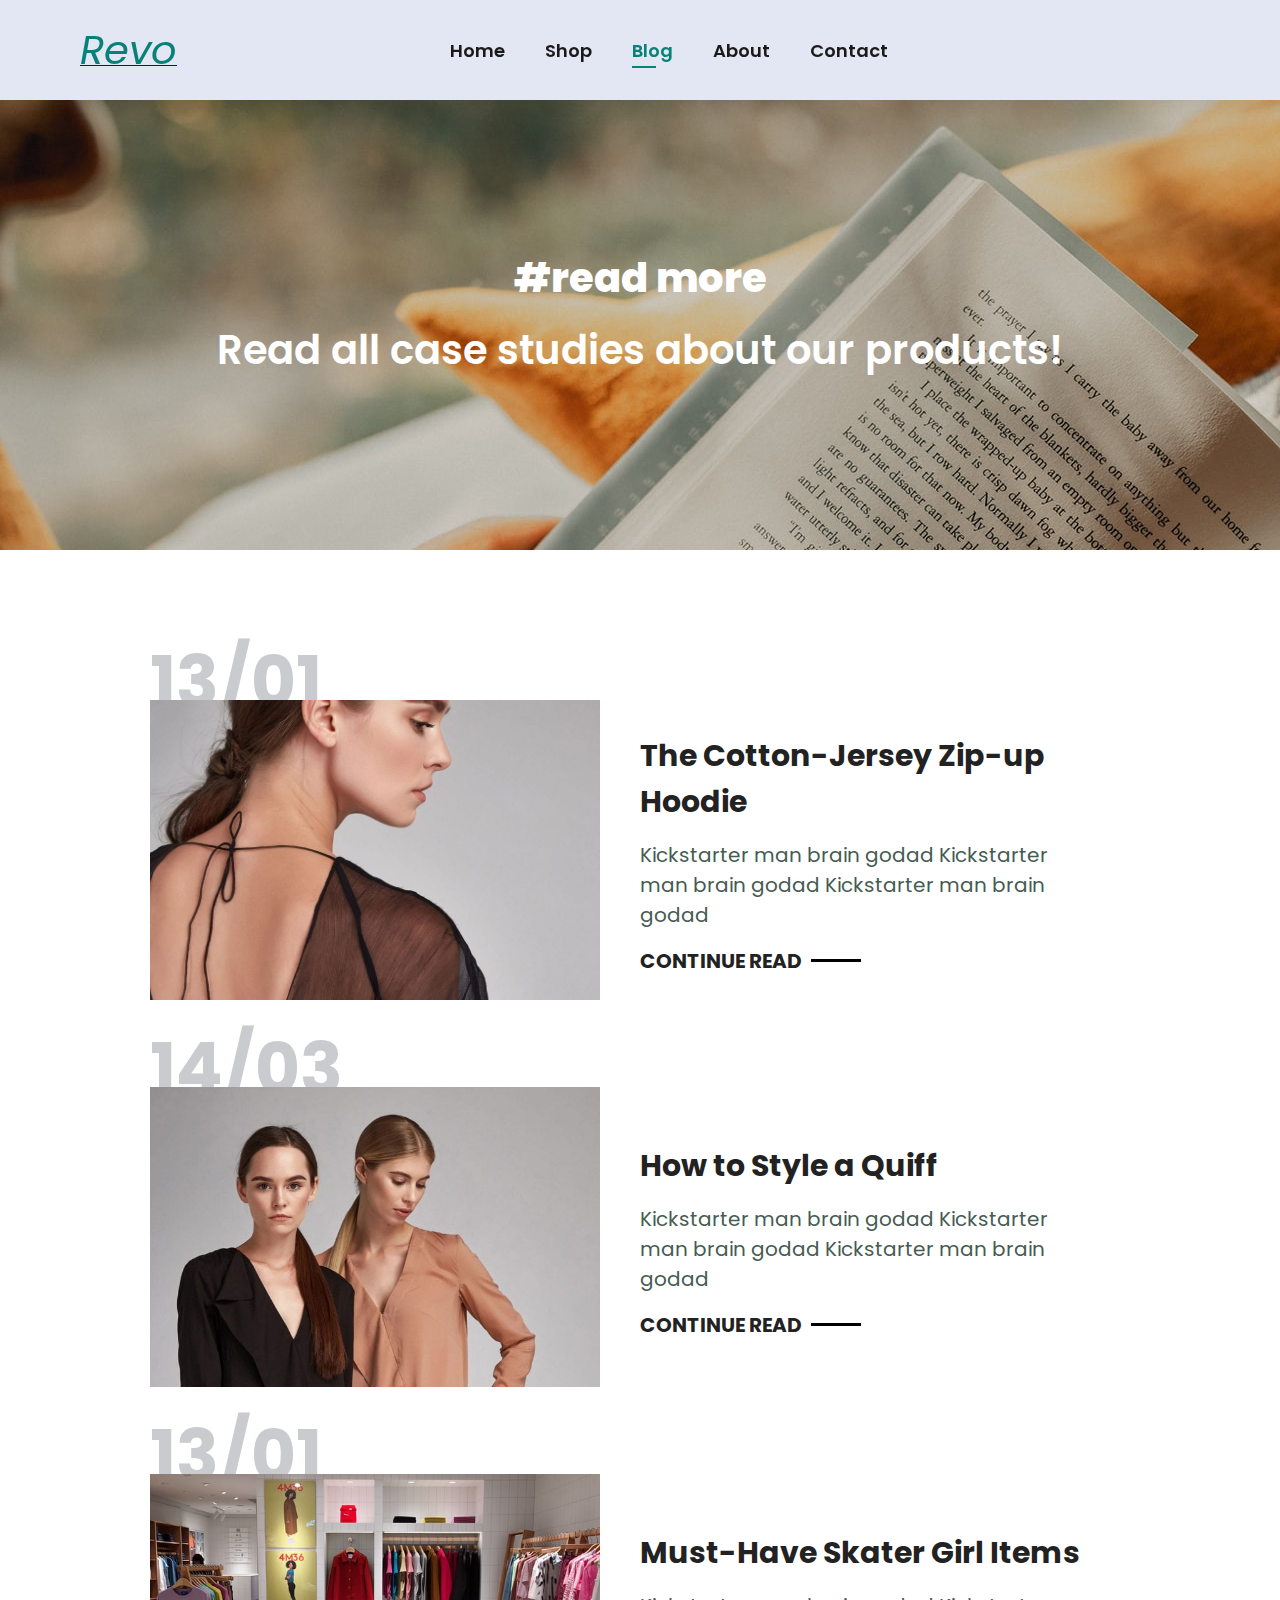
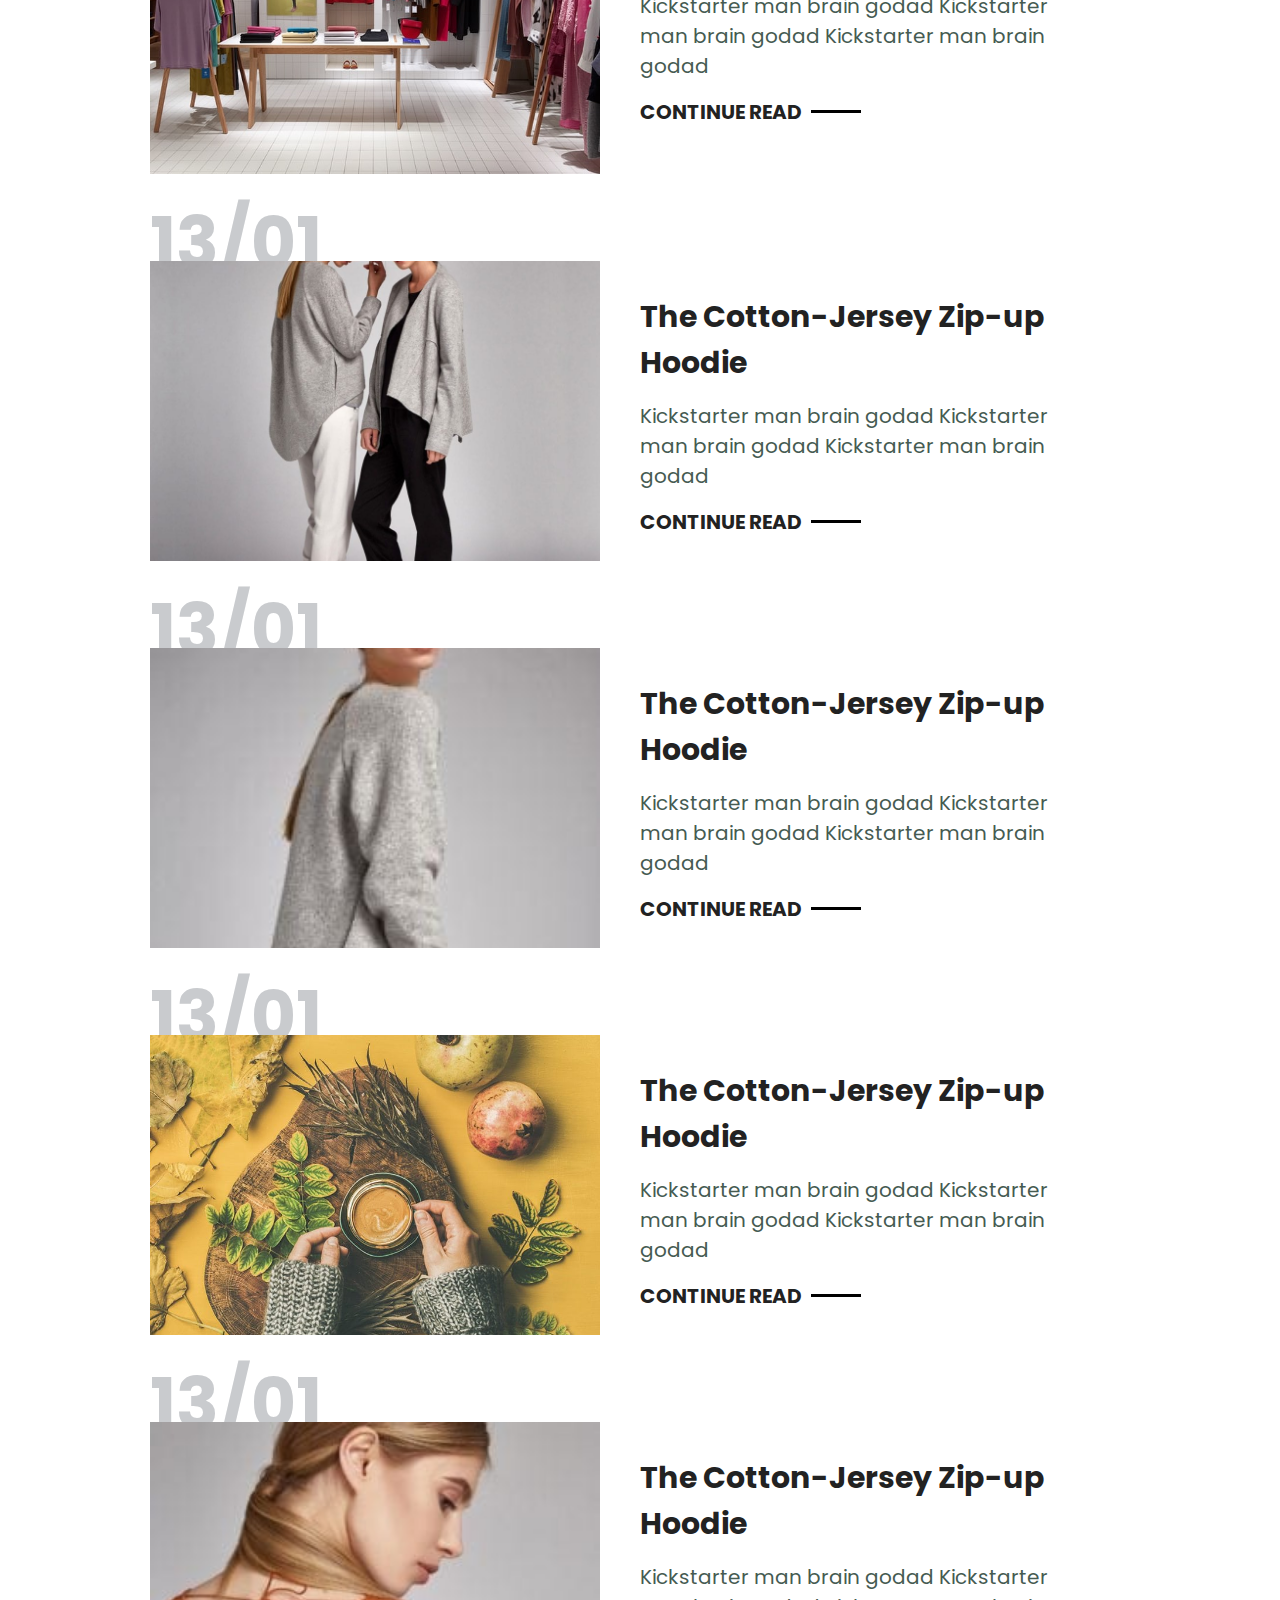
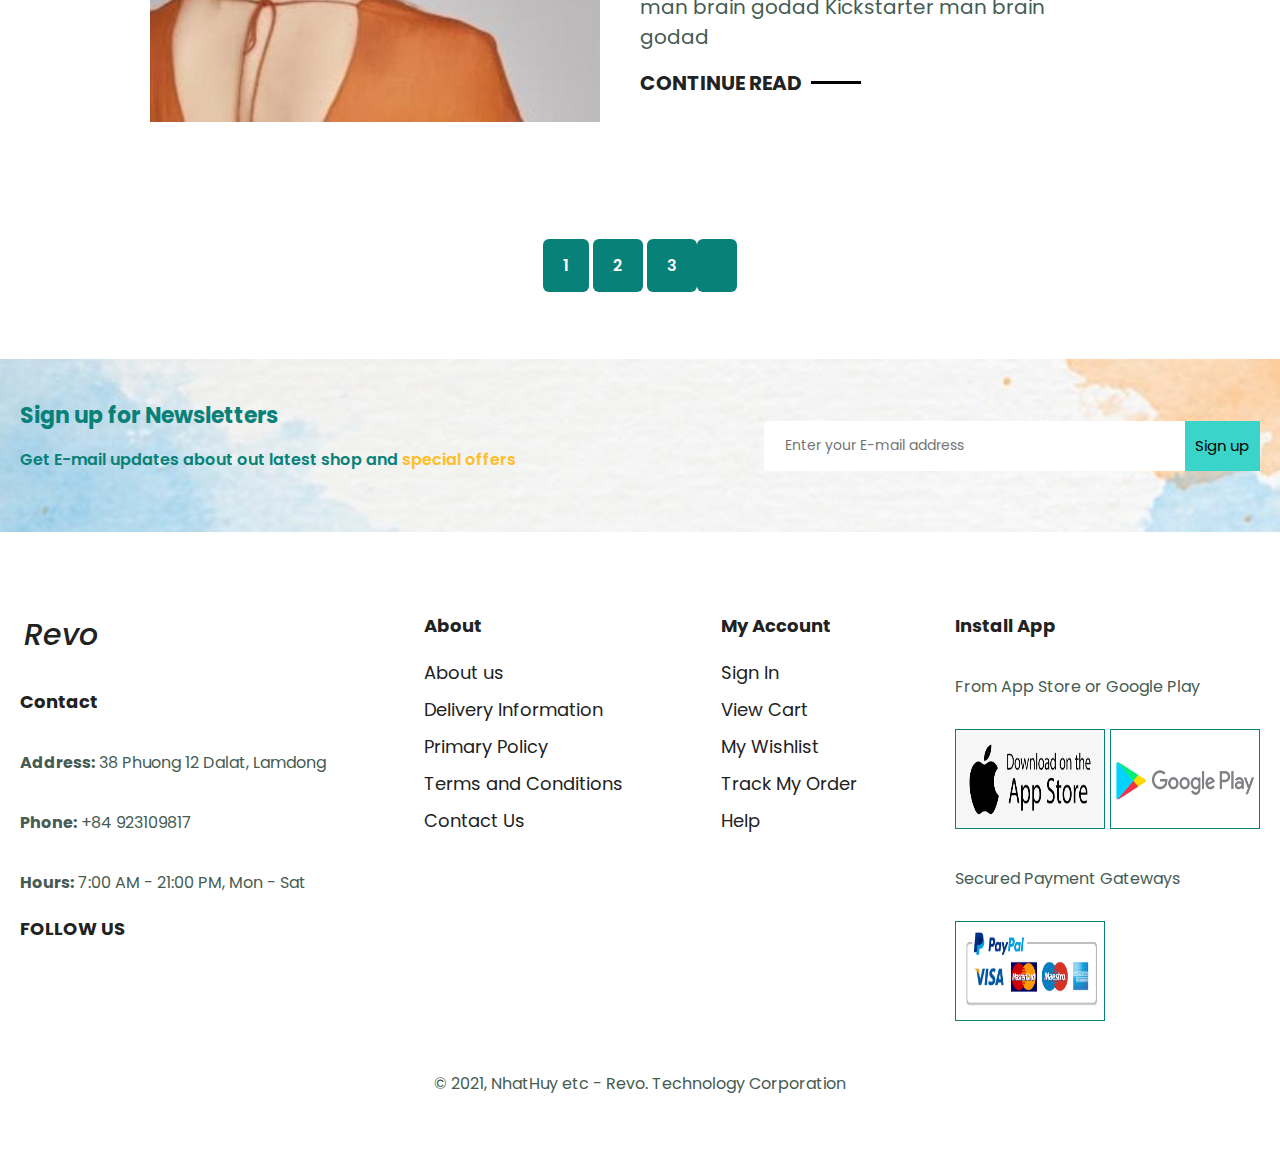
==== blog.html @ 5338eb7e "add blog page" ====
<!DOCTYPE html>
<html lang="en">
<head>
    <meta charset="UTF-8">
    <meta http-equiv="X-UA-Compatible" content="IE=edge">
    <meta name="viewport" content="width=device-width, initial-scale=1.0">
    <title>E-Commerce   
        
    </title>
    <link rel="stylesheet" href="style.css">
    <link rel="stylesheet" href="responsive.css">
    <link rel="stylesheet" href="https://pro.fontawesome.com/releases/v5.10.0/css/all.css" integrity="sha384-AYmEC3Yw5cVb3ZcuHtOA93w35dYTsvhLPVnYs9eStHfGJvOvKxVfELGroGkvsg+p" crossorigin="anonymous"/>
</head>
<body>
    <!-- Header -->
    <section class="header">
        <a href="#"><i class="icon1 fab fa-cotton-bureau">Revo</i>
        </a>

        <div>
            <ul id="navbar" class="navbar">
                <li><a href="index.html">Home</a></li>
                <li><a href="shop.html">Shop</a></li>
                <li><a class="active" href="blog.html">Blog</a></li>
                <li><a href="about.html">About</a></li>
                <li><a href="contact.html">Contact</a></li>
                <li><a href="cart.html"><i class="far fa-shopping-bag"></i></a></li>
                <a href="#" id="close"><i class="far fa-times"></i></a>
            </ul>
        </div>

        <div class="navbar-menu">
            <i id="menu" class="fas fa-bars"></i>
        </div>
    </section>


    <section class="page-header blog-header">
        <h2>#read more</h2>
        <p>Read all case studies about our products!</p>
    </section>
    
    <section class="blog">
        <div class="blog-box">
            <div class="blog-img">
                <img src="images//blog/b1.jpg" alt="">
            </div>

            <div class="blog-details">
                <h4>The Cotton-Jersey Zip-up Hoodie</h4>
                <p>Kickstarter man brain godad Kickstarter man brain godad Kickstarter man brain godad</p>
                <a href="#">CONTINUE READ</a>
            </div>
            <h1>13/01</h1>
        </div>

        <div class="blog-box">
            <div class="blog-img">
                <img src="images//blog/b2.jpg" alt="">
            </div>

            <div class="blog-details">
                <h4>How to Style a Quiff</h4>
                <p>Kickstarter man brain godad Kickstarter man brain godad Kickstarter man brain godad</p>
                <a href="#">CONTINUE READ</a>
            </div>
            <h1>14/03</h1>
        </div>

        <div class="blog-box">
            <div class="blog-img">
                <img src="images//blog/b3.jpg" alt="">
            </div>

            <div class="blog-details">
                <h4>Must-Have Skater Girl Items</h4>
                <p>Kickstarter man brain godad Kickstarter man brain godad Kickstarter man brain godad</p>
                <a href="#">CONTINUE READ</a>
            </div>
            <h1>13/01</h1>
        </div>

        <div class="blog-box">
            <div class="blog-img">
                <img src="images//blog/b4.jpg" alt="">
            </div>

            <div class="blog-details">
                <h4>The Cotton-Jersey Zip-up Hoodie</h4>
                <p>Kickstarter man brain godad Kickstarter man brain godad Kickstarter man brain godad</p>
                <a href="#">CONTINUE READ</a>
            </div>
            <h1>13/01</h1>
        </div>

        <div class="blog-box">
            <div class="blog-img">
                <img src="images//blog/b5.jpg" alt="">
            </div>

            <div class="blog-details">
                <h4>The Cotton-Jersey Zip-up Hoodie</h4>
                <p>Kickstarter man brain godad Kickstarter man brain godad Kickstarter man brain godad</p>
                <a href="#">CONTINUE READ</a>
            </div>
            <h1>13/01</h1>
        </div>

        <div class="blog-box">
            <div class="blog-img">
                <img src="images//blog/b6.jpg" alt="">
            </div>

            <div class="blog-details">
                <h4>The Cotton-Jersey Zip-up Hoodie</h4>
                <p>Kickstarter man brain godad Kickstarter man brain godad Kickstarter man brain godad</p>
                <a href="#">CONTINUE READ</a>
            </div>
            <h1>13/01</h1>
        </div>

        <div class="blog-box">
            <div class="blog-img">
                <img src="images//blog/b7.jpg" alt="">
            </div>

            <div class="blog-details">
                <h4>The Cotton-Jersey Zip-up Hoodie</h4>
                <p>Kickstarter man brain godad Kickstarter man brain godad Kickstarter man brain godad</p>
                <a href="#">CONTINUE READ</a>
            </div>
            <h1>13/01</h1>
        </div>
    </section>

    <!--Pagination -->
    <section class="pagination section-p1">
        <a href="#">1</a>
        <a href="#">2</a>
        <a href="#">3</a>
        <a href="#"><i class="fal fa-long-arrow-alt-right"></i></a>
    </section>

    <!--New letter-->
    <section class="newletter section-p1 section-m1">
        <div class="text">
            <h4>Sign up for Newsletters</h4>
            <p>Get E-mail updates about out latest shop and <span>special offers</span></p>
        </div>

        <div class="form">
            <input type="text" placeholder="Enter your E-mail address">
            <button class="input-btn">Sign up</button>
        </div>
    </section>

    <!--Footer-->
    <footer class="section-p1">
        <div class="col">
            <i class="logo fab fa-cotton-bureau">Revo</i>
            <h4>Contact</h4>
            <p><strong>Address:</strong> 38 Phuong 12 Dalat, Lamdong</p>
            <p><strong>Phone:</strong> +84 923109817</p>
            <p><strong>Hours:</strong> 7:00 AM - 21:00 PM, Mon - Sat</p>
            <div class="social-link">
                <h4>FOLLOW US</h4>
                <div class="icons">
                    <a href="#"><i class="fab fa-facebook-f"></i></a>
                    <a href="#"><i class="fab fa-twitter"></i></a>
                    <a href="#"><i class="fab fa-instagram"></i></a>
                    <a href="#"><i class="fab fa-pinterest"></i></a>
                    <a href="#"><i class="fab fa-youtube"></i></a>
                </div>
            </div>
        </div>

        <div class="col">
            <h4>About</h4>
            <a href="#">About us</a>
            <a href="#">Delivery Information</a>
            <a href="#">Primary Policy</a>
            <a href="#">Terms and Conditions</a>
            <a href="#">Contact Us</a>
        </div>

        <div class="col">
            <h4>My Account</h4>
            <a href="#">Sign In</a>
            <a href="#">View Cart</a>
            <a href="#">My Wishlist</a>
            <a href="#">Track My Order</a>
            <a href="#">Help</a>
        </div>

        <div class="col install">
            <h4>Install App</h4>
            <p>From App Store or Google Play</p>
            <div class="row app">
                <img src="images/app-store.png" alt="">
                <img src="images/google-play.png" alt="">
            </div>
            <p>Secured Payment Gateways</p>
            <img class="payment" src="images/payment.png" alt="">
        </div>

        <div class="copyright">
            <p>© 2021, NhatHuy etc - Revo. Technology Corporation</p>
        </div>

    </footer>




    
    <script src="script.js"></script>
</body>
</html>
---- style.css ----
@import url('https://fonts.googleapis.com/css2?family=Poppins:ital,wght@0,200;0,300;0,400;0,500;0,600;0,700;0,800;0,900;1,100;1,200;1,300;1,400;1,500;1,600&family=Roboto:ital,wght@0,300;0,400;1,100&display=swap');

*{
    margin: 0;
    padding: 0;
    box-sizing: border-box;
    font-family: 'Poppins', sans-serif;
}

h1{
    font-size: 50px;
    line-height: 64px;
    color: #222;
}

h2{
    font-size: 46px;
    line-height: 54px;
    color: #222;
}

h4{
    font-size: 20px;
    color: #222;
}

h6{
    font-size: 12px;
    font-weight: 700;
}

p{
    font-size: 16px;
    color: #465b52;
    margin: 15px 0 20px 0;
}

.section-p1{
    padding: 40px 20px;
}

.section-m1{
    margin: 40px 0;
}

button.normal{
    font-size: 17px;
    font-weight: 600;
    padding: 15px 30px;
    color: rgb(0, 0, 0);
    background-color: #fff;
    border-radius: 6px;
    cursor: pointer;
    border: none;
    outline: none;
    transition: 0.2s;
}


button.white{
    font-size: 20px;
    font-weight: 600;
    padding: 11px 18px;
    color: #088178;
    background-color: transparent;
    border-radius: 6px;
    cursor: pointer;
    border: 1px solid #fff;
    outline: none;
    transition: 0.2s;
}

body{
    width: 100%;
}

/* Header css*/
.header{
    display: flex;
    align-items: center;
    justify-content: space-between;
    padding: 20px 80px;
    background: #E3E6F3;
    box-shadow: 0 5px 15px rgba(0, 0, 0, 0.06);
    z-index: 999;
    position: sticky;
    top: 0;
    left: 0;
}

.header a .icon1{
    font-size: 40px;
    color: #088178;
}

.header .navbar{
    display: flex;
    justify-content: center;
    text-align: center;
    
}

.header .navbar li{
    padding: 0 20px;
    list-style:  none;
    position: relative;
}

.header .navbar li a{
    text-decoration: none;
    font-size: 18px;
    font-weight: 600;
    color: #1a1a1a;
    transition: 0.3s ease;
}

.header .navbar li a:hover,
.header .navbar li a.active{
    color: #088178;
}

.header .navbar li a:hover::after,
.header .navbar li a.active::after{
    content: "";
    width: 30%;
    height: 2px;
    background: #088178;
    position: absolute;
    bottom: -4px;
    left: 20px;
}

.header .navbar i{
    font-size: 25px;
}

.header .navbar-menu{
    display: no;
    align-items: center;
}

.header .navbar-menu i{
    font-size: 25px;

}

/* Hero -- HOME */
.hero{
    background-image: url(images/bg-home-2.jpeg);
    height: 80vh;
    width: 100%;
    background-size: cover;
    background-position: top -120px right -130px;
    padding: 0 80px;
    display: flex;
    flex-direction: column;
    align-items: flex-start;
    justify-content: center;
}

.hero h4{
    padding-bottom: 12px;
}

.hero h1{
    color: #088178;
}

.hero .btn{
    background-image: url(images/btn.jpg);
    background-color: transparent;
    color: #088178;
    border: 0;
    padding: 10px 50px 10px 50px;
    background-repeat: no-repeat;
    cursor: pointer;
    font-weight: 800;
    border-radius: 10px;
    font-size: 18px;
}

.hero .btn:hover{
    letter-spacing: 1px;   
}

/* Feature -- HOME PAGE*/
.feature{
    display: flex;
    align-items: center;
    justify-content: space-between;
    flex-wrap: wrap;
}

.feature .feature-box img{
    width: 150px;
    height: 150px;
    margin-bottom: 10px;
}

.feature .feature-box{
    width: 170px;
    text-align: center;
    padding: 25px 15px;
    box-shadow: 20px 20px 34px rgba(0, 0, 0, 0.3);
    border: 1px solid #CCE7D0;
    border-radius: 4px;
    margin: 15px ;
}

.feature .feature-box:hover{
    box-shadow: 10px 10px 54px rgba(0, 0, 0, 0.3);
}

.feature .feature-box h6{
    padding: 9px 8px 6px 8px;
    line-height: 1;
    border-radius: 4px;
    color: #088178;
    background-color: #FDDDE4;
}

.feature .feature-box:nth-child(2) h6{
    background-color: #cdebbc;
}

.feature .feature-box:nth-child(3) h6{
    background-color: #d1e8f2;
}

.feature .feature-box:nth-child(4) h6{
    background-color: #cdd4f8;
}

.feature .feature-box:nth-child(5) h6{
    background-color: #f6dbf6;
}

/* Feature Product - HOME PAGE*/
.feature-product{
    text-align: center;

}

.feature-product .pro-container{
    display: flex;
    justify-content: space-between;
    padding-top: 20px;
    flex-wrap: wrap;
}

.feature-product .pro{
    width: 23%;
    min-width: 25px;
    padding: 10px 12px;
    border: 1px solid #CCE7D0;
    border-radius: 25px;
    box-shadow: 20px 20px 30px rgba(0, 0, 0, 0.02);
    margin: 15px 0;
    transition: 0.2s ease ;
    position: relative;
}

.feature-product .pro:hover{
    box-shadow: 20px 20px 30px rgba(0, 0, 0, 0.06);
}

.feature-product .pro img{
    width: 100%;
    border-radius: 20px;
}

.feature-product .pro .desc{
    text-align: start;
    padding: 10px 0;
}

.feature-product .pro .desc span{
    color: #606063;
    font-size: 12px;
}

.feature-product .pro .desc h5{
    padding-top: 10px;
    color: #1a1a1a;
    font-size: 14px;
}

.feature-product .pro .desc i{
    font-size: 14px;
    color: rgb(243, 181, 25);
}

.feature-product .pro .desc h4{
    padding-top: 7px;
    font-size: 15px;
    font-weight: 700;
    color: #088178;
}

.feature-product .pro .cart{
    width: 40px;
    height: 40px;
    line-height: 40px;
    border-radius: 40px;
    background: #e8f6ea;
    font-weight: 500;
    color: #088178;
    border: 1px solid #CCE7D0;
    position: absolute;
    bottom: 20px;
    right: 10px;
}

/* Banner -- HOME PAGE*/
.banner{
    display: flex;
    flex-direction: column;
    justify-content: center;
    text-align: center;
    align-items: center;
    background-image: url('images/banner-1.jpg');
    height: 50vh;
    width: 100%;
    background-size: cover;
    background-position: top -140px right 0;
}

.banner h4{
    color: rgb(10, 10, 10);
    font-size: 30px ;
}

.banner h2{
    color: rgb(10, 10, 10);
    font-size: 40px;
    padding: 10px 0;
}


.banner h2 span{
    color: #ef3636;

}

.banner button:hover{
    background-color: #088178;
    color: #fff;
}

/* Banner section */
.sm-banner{
    display: flex;
    justify-content: space-between;
    flex-wrap: nowrap;
}

.sm-banner .banner-1{
    display: flex;
    flex-direction: column;
    justify-content: center;
    align-items: flex-start;
    background-image: url('images/banner-3.jpg');
    height: 50vh;
    min-width: 550px;
    margin-right: 20px;
    background-size: cover;
  
    padding: 30px;
}

.sm-banner .banner-2{
    display: flex;
    flex-direction: column;
    justify-content: center;
    align-items: flex-start;
    background-image: url('images/banner-5.jpeg');
    height: 50vh;
    min-width: 550px;
    margin-right: 20px;
    background-size: cover;
    padding: 30px;
}

.sm-banner .banner-box h4{
    color: rgb(10, 10, 10);
    font-size: 20px;
    font-weight: 600;
}

.sm-banner .banner-box h2{
    color: rgb(10, 10, 10);
    font-size: 40px;
    font-weight: 800;
}

.sm-banner .banner-box span{
    color: rgb(10, 10, 10);
    font-size: 20px;
    font-weight: 500;
    padding-bottom: 15px;
}

.sm-banner .banner-2 h4{
    color: #fff;
    font-size: 20px;
    font-weight: 600;
}

.sm-banner .banner-2 h2{
    color: #fff;
    font-size: 40px;
    font-weight: 800;
}

.sm-banner .banner-2 span{
    color: #fff;
    font-size: 20px;
    font-weight: 500;
    padding-bottom: 15px;
}
.sm-banner .banner-box button:hover{
    background-color: #088178;
    color: #fff;
    border: 1px solid #088178;
}

.banner-text{
    display: flex;
    justify-content: space-between;
    flex-wrap: wrap;
    padding: 0 80px;
}

.banner-text .banner-box{
    display: flex;
    flex-direction: column;
    justify-content: center;
    align-items: flex-start;
    background-image: url('images/banner-6.jpg');
    height: 30vh;
    min-width: 30%;
    margin-right: 20px;
    background-size: cover;
    padding: 20px;
    margin-bottom: 20px;
    background-position: top -100px;
}

.banner-text .banner-2{
    background-image: url('images/banner-8.jpg');
}

.banner-text .banner-3{
    background-image: url('images/banner-7.jpg');
}

.banner-text .banner-box h2{
    color: #fff;
    font-weight: 900;
    font-size: 22px;
}

.banner-text .banner-box h3{
    color: #fff;
    font-weight: 800;
    font-size: 15px;
}

.banner-text .banner-box button:hover{
    background-color: #088178;
    color: #fff;
    border: 1px solid #088178;
}

/* New letters -- HOME PAGE*/
.newletter{
    display: flex;
    justify-content: space-between;
    flex-wrap: wrap;
    align-items: center;
    background-image: url('images/bg-newletter.jpg');
    background-size: cover;
    background-repeat: no-repeat;
    background-position: 20% 30%;
}

.newletter h4{
    font-size: 22px;
    font-weight: 700;
    color: #088178;
}

.newletter p{
    font-size: 16px;
    font-weight: 600;
    color: #088178;
}

.newletter p span{
    color: #ffbd27;
}


.newletter .form{
    display: flex;
    flex-direction: row;
    width: 40%;
}

.newletter input{
    height: 3.125rem;
    padding: 0 1.25rem;
    font-size: 14px;
    width: 100%;
    border: 1px solid transparent;
    border-radius: 4px;
    outline: none;
    border-top-right-radius: 0;
    border-bottom-right-radius: 0;
}

.newletter .input-btn{
    font-size: 15px;
    width: 90px;
    background-color: #3ad4ca;
    border-top-right-radius: 0;
    border-bottom-right-radius: 0;
    border: 1px solid #3ad4ca;
}

.newletter .input-btn:hover{
    cursor: pointer;
}

/* Footer  */
footer{
    display: flex;
    justify-content: space-between;
    flex-wrap: wrap;
}

footer .col{
    display: flex;
    flex-direction: column;
    align-items: flex-start;
    margin-bottom: 20px;
}

footer i{
    font-size: 30px;
    color: #222;
    margin-bottom: 30px;
    padding-left: 4px;
    cursor: pointer;
    font-weight: 500;
}

footer i:hover,
footer a:hover{
    color:#088178;
}


footer .install img{
    width: 150px;
    height: 100px;
    border: 1px solid #088178;
    margin: 10px 0 15px 0;
}

footer .install img:hover{
    cursor: pointer;
}

footer {
    font-size: 18px;
    padding-bottom: 20px;
}

footer h4{
    font-size: 18px;
    padding-bottom: 20px;
}

footer a{
    text-decoration: none;
    font-size: 18px;
    color: #222;
    margin-bottom: 10px;
}

footer .copyright{
    width: 100%;
    text-align: center;
}


/* SHOP PAGE */
.page-header{
    display: flex;
    flex-direction: column;
    background-image: url('images/banner/b1.jpg');
    background-repeat: contain;
    height: 50vh;
    width: 100%;
    background-position: top -50px;
    justify-content: center;
    text-align: center;
    align-items: center;
}

.page-header h2{
    font-size: 40px;
    color: #FFF;
    font-weight: 800;
}

.page-header p{
    font-size: 40px;
    color: #FFF;
    font-weight: 600;
}

/* Pagination -- SHOP PAGE*/
.pagination{
    text-align: center;
}

.pagination a{
    text-decoration: none;
    color: #fff;
    background-color: #088178;
    padding: 15px 20px;
    border-radius: 6px;
    width: 10%;
    font-weight: 600;
}

.pagination a i{
    font-size: 20px;
    font-weight: 600;
}

/* Product detail -- SHOP PAGE*/
.product-detail{
    display: flex;
    margin-top: 20px;
    justify-content: center;
    text-align: start;
}

.product-detail .single-pro-img{
    width: 40%;
    margin-right: 50px;
}

.product-detail .gallery-img{
    display: flex;
    justify-content: space-between;
}

.product-detail .gallery-img-col{
    flex-basis: 23%;
}

.product-detail .single-product-details{
    width: 50%;
    padding-top: 30px;
}

.product-detail .single-product-details h4{
    padding: 10px 0 20px 0;
}

.product-detail .single-product-details h2{
    font-size: 26px;
}

.product-detail .single-product-details select{
    display: block;
    padding: 5px 10px;
    margin-bottom: 10px;
}


.product-detail .single-product-details input{
    width: 50px;
    height: 47px;
    padding-left: 10px;
    font-size: 16px;
    margin-right: 10px;
}

.product-detail .single-product-details input:focus{
    outline: none;
}

.product-detail .single-product-details button{
    background: #088178;
    color: #fff;
    cursor: pointer;
}
 
.product-detail .single-product-details span{
    line-height: 25px;
}

/* BLOG PAGE*/
.page-header.blog-header{
    background-image: url('images/banner/b19.jpg');
    width: 100%;
}

.blog{
    padding: 150px 150px 0 150px;
}

.blog .blog-box{
    display: flex;
    width: 100%;
    align-items: center;
    position: relative;
    margin-bottom: 80px;
}

.blog .blog-img{
    width: 50%;
    margin-right: 40px;
}

.blog .blog-img img{
    width: 100%;
    height: 300px;
    object-fit: cover;
}

.blog .blog-details{
    width: 50%;
    margin-right: 40px;
}

.blog .blog-details h4{
    font-size: 30px;
}

.blog .blog-details p{
    font-size: 20px;
}

.blog .blog-details a{
    text-decoration: none;
    color: #222;
    font-size: 20px;
    font-weight: 700;
    position: relative;
    transition: 0.3s;
    line-height: 20px;
}

.blog .blog-details a::after{
    content: "";
    width: 50px;
    height: 3px;
    background: #000;
    position:  absolute;
    top: 12px;
    right: -60px;
}

.blog .blog-details a:hover{
    color: #088178;
}

.blog .blog-details a:hover::after{
    background-color: #088178;
}

.blog .blog-box h1{
    position: absolute;
    top: -50px;
    left: 0;
    font-size: 70px;
    font-weight: 700;
    color: #c9cbce;
    z-index: -9;
}
---- responsive.css ----
/*HOME PAGE */
/* PC*/
@media screen and (min-width: 1024px) {
    .header .navbar-menu i{
        font-size: 25px;
        display: none;
    }
    
    .header #close{
        display: none;
    }

}

/* Ipad */
@media (min-width: 740px) and (max-width: 1023px) {
    .section-p1{
        padding: 16px;
    }

    .header{
        padding: 20px 30px;
    }

    .header .navbar-menu{
        display: none;
    }

    .header .navbar #close{
        display: none;
    }

    .page-header{
        background-repeat: no-repeat;
        background-size: cover;
    }

    .feature{
        display: flex;
        align-items: center;
        justify-content: space-between;
    }

    .feature-product .pro {
        width: 48%;
    }

     .feature-product .pro .cart{
        width: 60px;
        height: 50px;
        line-height: 50px   ;
    }

    .product-detail .single-pro-img{
        width: 50%;
    }

    .feature-product .pro .desc span{
        font-size: 25px;
    }
    
    .feature-product .pro .desc h5{
        font-size: 23px;
    }

    .feature-product .pro .desc i{
        font-size: 26px;
    }

    .feature-product .pro .desc h4{
        font-size: 30px;
    }

    .feature-product .pro .cart {
        font-size: 40px;
        margin-right: 20px;
    }

    .banner{
        background-repeat:  no-repeat;
        background-position: top 0;
    }

    .banner-text{
        display: block;
        padding: 0 15px;
        background-position: top 0 right 0;
    }
    
    .banner-text .banner-box{
        background-position: top -22px right 0;
    }

    .sm-banner{
        display: block;
    }

    .newletter .text{
        width: 100%;
        text-align: center;
    }

    .newletter .form{
        width: 100%;
        text-align: center;
        padding-left: 125px;
    }

    .newletter .form input{
        width: 400px;
    }

    footer .install img{
        width: 220px;
        height: 140px;
    }

    /* BLOG PAGE*/
    .blog{
        padding: 60px;
    }

}


/* Mobile*/
@media (max-width: 740px){
    .section-p1{
        padding: 10px;
    }

    .header .navbar{
        display: flex;
        flex-direction: column;
        align-items: flex-start;
        justify-content: flex-start;
        position: fixed;
        top: -55px;
        right: -300px;
        height: 80vh;
        width: 170px;
        background-color: #E3E6F3;
        box-shadow: 0 40px 60px rgba(0, 0, 0, 0.1);
        padding: 80px 0 0 10px;
    }

    .header .navbar-menu{
        display: flex;
        align-items: center;
    }

    #close{
        position: absolute;
        top: 60px;
        left: 120px;
        color: #222;
        font-size: 24px;
    }

    .header .navbar.active{
        right: 0px;
    }

    .header .navbar-menu i{
        color: #1a1a1a;
        font-size: 24px;

    }

    .header .navbar li{
        margin-bottom: 25px;
    }

    .header{
        padding: 20px 20px;
    }

    .hero{
        width: 100%;
        padding: 10px;
        background-position: top -120px right -244px;
        background-repeat: no-repeat;
    }

    .hero h1{
        font-size: 40px;
    }

    .hero h2{
        width: 100%;
        font-size: 25px;
    }

    .hero p{
        font-size: 25px;
        padding: 4px;
    }

    .feature .feature-box{
        width: 40%;
    }

    .feature .feature-box img{
        width: 123px;
    }
    
    .feature-product .pro{
        width: 48%;
    }

    .banner{
        background-repeat: no-repeat;
        display: flex;
        justify-content: flex-start;
        align-items: center;
        height: 55vh;
        background-size: cover;
    }

    .sm-banner{
        display: block;
    }
    
    .sm-banner .banner-1,
    .sm-banner .banner-2{
        width: 100%;
        min-width: 375px;
        background-position: left -243px top 0;
    }

    .banner-text{
        display: block;
        padding: 0px;
        width: 100%;
        margin: 10px 0 0 10px;
    }

    .newletter .text{
        width: 100%;
        text-align: center;
    }

    .newletter .form{
        width: 100%;
        text-align: center;
        padding-left: 10px;
    }

    .newletter .form input{
        width: 400px;
    }

    /* HOME PAGE*/
    .page-header{
        background-repeat: no-repeat;
        background-size: cover;
    }

    .feature-product h2{
        width: 100%;
        text-align: center;
        font-size: 35px;
    }

    /* PROUDCT DETAIL */
    .product-detail{
        display: flex;
        flex-direction: column;
    }

    .product-detail .single-pro-img{
        width: 100%;
        padding: 20px;
    }

    .product-detail .single-product-details{
        display: flex;
        flex-direction: column;
        justify-content: center;
        text-align: center;
        align-items: center;
        width: 100%;
    }


    .product-detail .single-product-details h4{
        font-size: 20px;
    }

    .product-detail .single-product-details select{
        width: 20%;
        text-align: center;
    }

    .product-detail .single-product-details input{
        margin-bottom: 10px;
    }

    .product-detail .single-product-details .product-desc{
        display: none;
    }

    /* BLOG PAGE */
    .blog{
        padding: 100px 20px 0 20px;
    }

    .blog .blog-box{
        display: flex;
        flex-direction: column;
        align-items: flex-start;
        width: 100%;
        position: relative;
        padding-bottom: 90px;
    }

    .blog .blog-box .blog-img{
        width: 100%;
        margin-right: 0px;
        margin-bottom: 30px;
    }

    .blog .blog-details{
        width: 100%;
    }
}
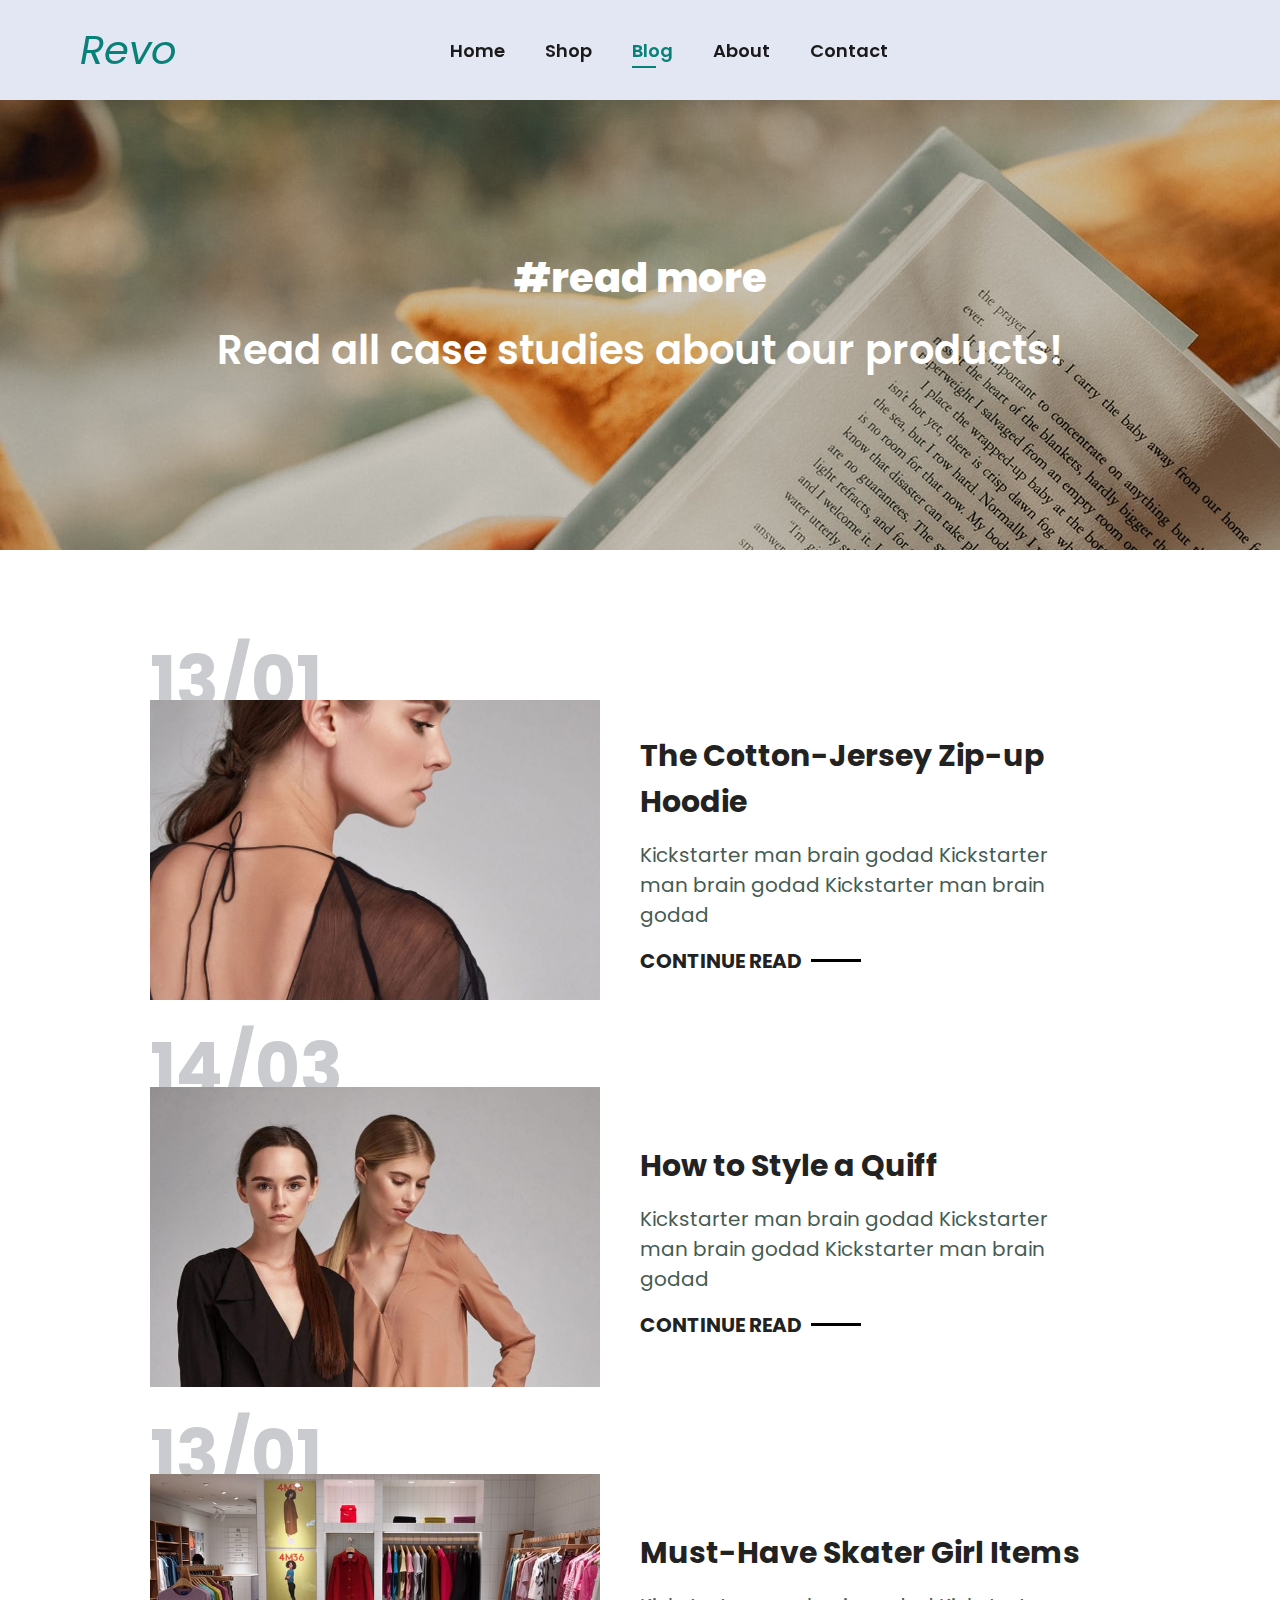
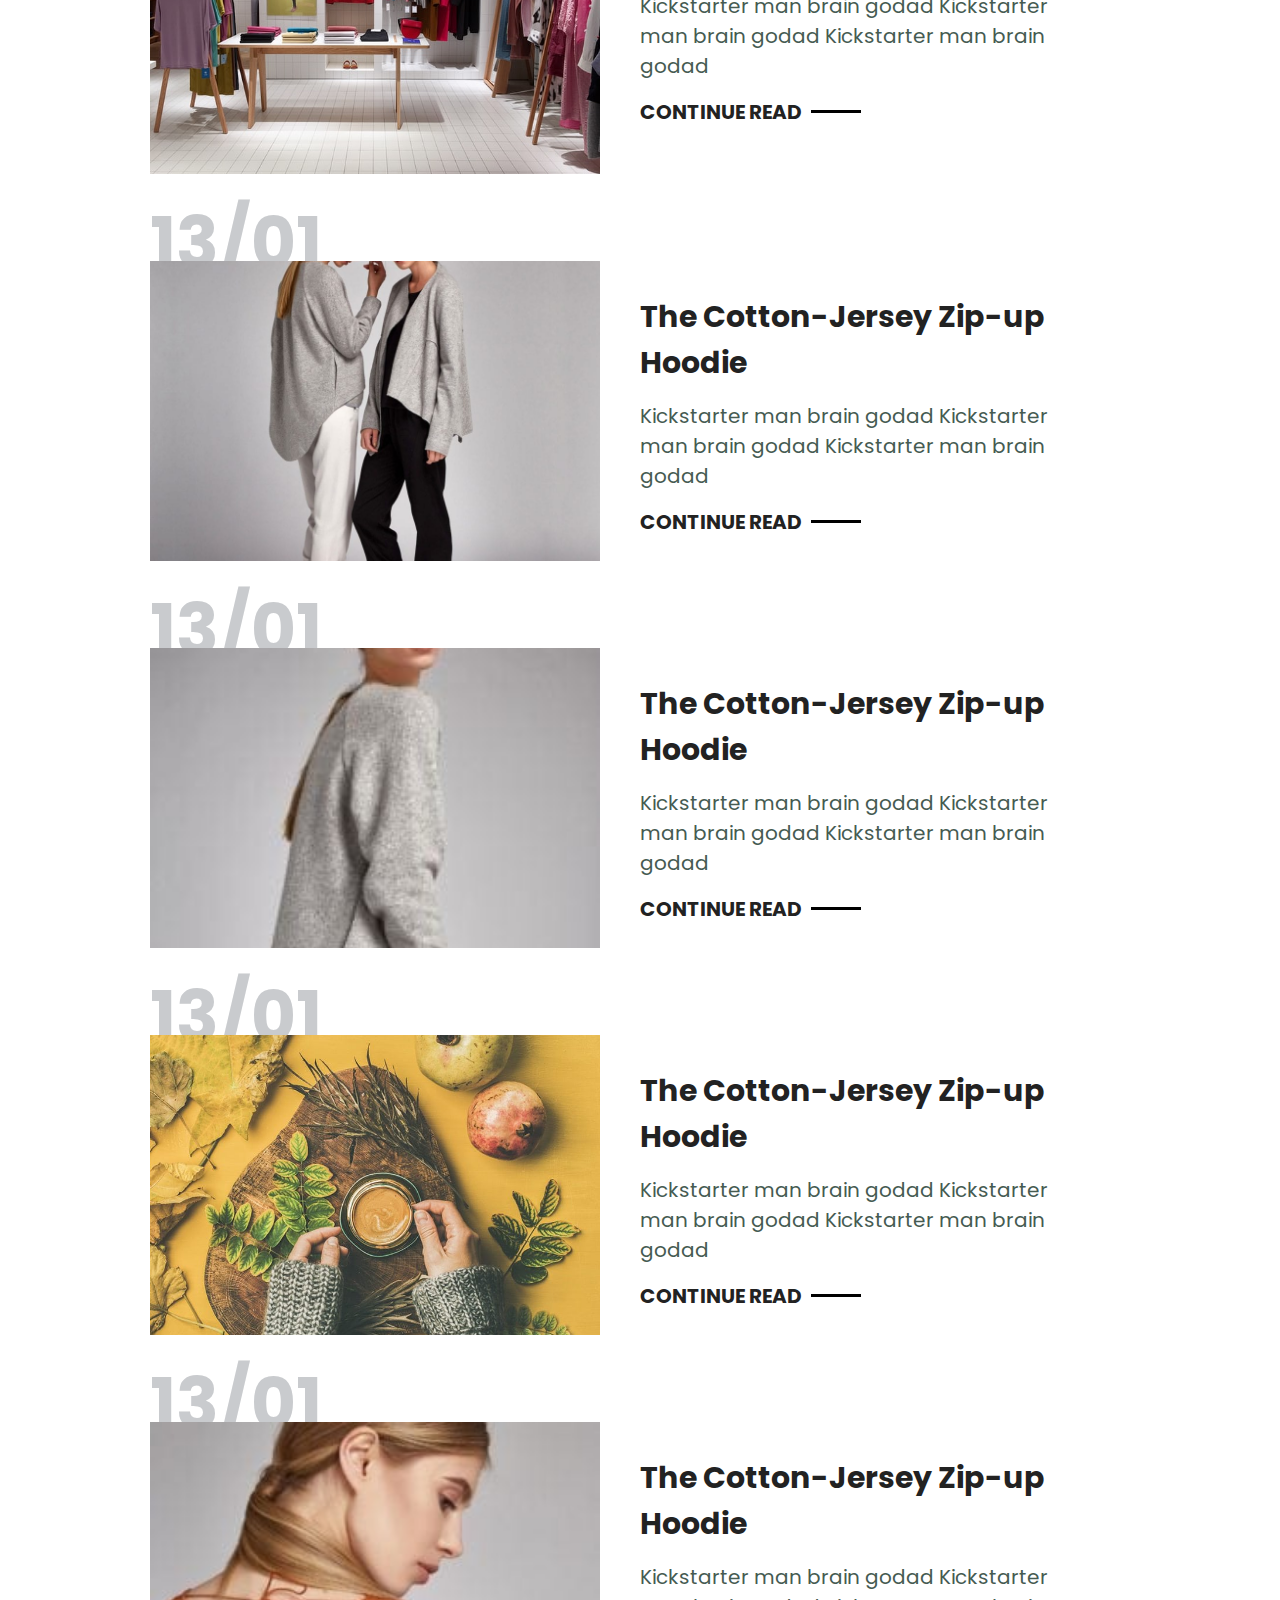
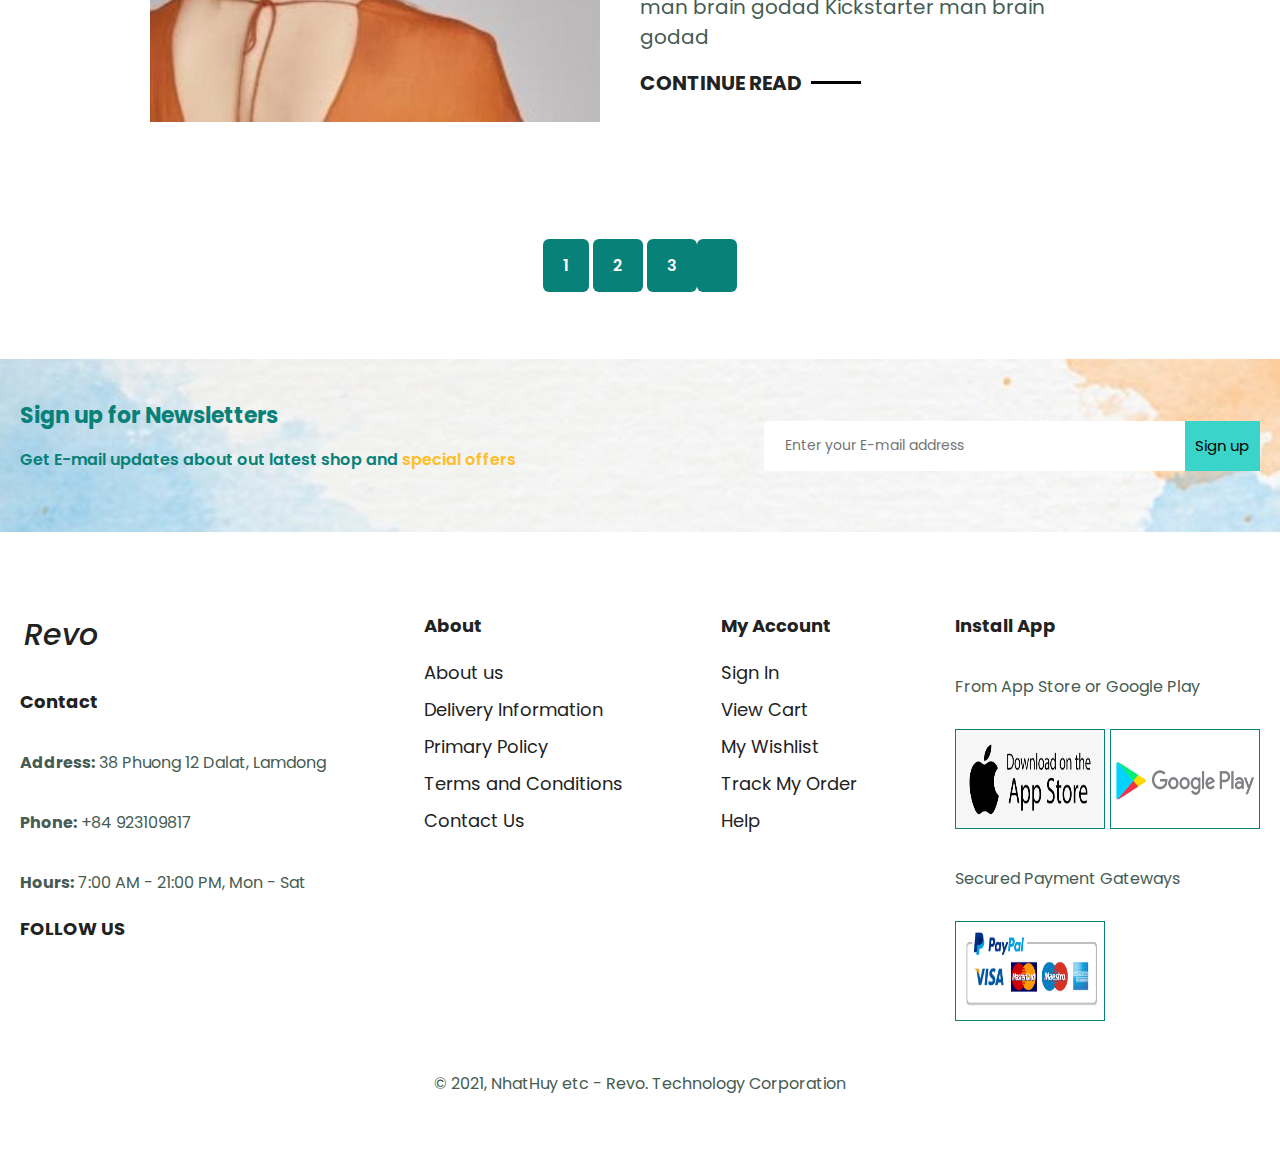
==== commit 2a55f3bb: "up contact" ====
--- a/blog.html
+++ b/blog.html
@@ -4,9 +4,7 @@
     <meta charset="UTF-8">
     <meta http-equiv="X-UA-Compatible" content="IE=edge">
     <meta name="viewport" content="width=device-width, initial-scale=1.0">
-    <title>E-Commerce   
-        
-    </title>
+    <title>RevoShop - Blog</title>
     <link rel="stylesheet" href="style.css">
     <link rel="stylesheet" href="responsive.css">
     <link rel="stylesheet" href="https://pro.fontawesome.com/releases/v5.10.0/css/all.css" integrity="sha384-AYmEC3Yw5cVb3ZcuHtOA93w35dYTsvhLPVnYs9eStHfGJvOvKxVfELGroGkvsg+p" crossorigin="anonymous"/>
--- a/style.css
+++ b/style.css
@@ -33,6 +33,14 @@
     font-size: 16px;
     color: #465b52;
     margin: 15px 0 20px 0;
+}
+
+li{
+    list-style: none;
+}
+
+a{
+    text-decoration: none;
 }
 
 .section-p1{
@@ -626,7 +634,8 @@
     text-align: center;
 }
 
-.pagination a{
+.pagination a,
+.btn{
     text-decoration: none;
     color: #fff;
     background-color: #088178;
@@ -783,4 +792,576 @@
     font-weight: 700;
     color: #c9cbce;
     z-index: -9;
-}+}
+
+.page-header.about-header{
+    background-image: url('images/about/banner.png');
+    width: 100%;
+}
+
+.about-head{
+    display: flex;
+    justify-content: center;
+}
+
+.about-head img{
+    width: 50%;
+}
+
+.about-head .about-text{
+    padding-left: 40px;
+}
+
+.about-app{
+    text-align: center;
+}
+
+.about-app .video{
+    width: 70%;
+    height: 100%;
+    margin: 30px auto 0 auto;
+}
+
+.about-app .video video{
+    width: 100%;
+    height: 100%;
+    border-radius: 20px;
+}
+
+/*CART PAGE*/
+.contact-details{
+    display: flex;
+    align-items: center;
+    justify-content: space-between;
+}
+
+.contact-details .details{
+    width: 40%;
+}
+
+.contact-details .details span,
+.form-details form span{
+    font-size: 20px;
+}
+
+.contact-details .details h2,
+.form-details form h2{
+    font-size: 26px;
+    line-height: 35px;
+    padding: 20px 0;
+}
+
+.contact-details .details h3{
+    font-size: 16px;
+    padding-bottom: 15px;
+}
+
+.contact-details .details li{
+    display: flex;
+    padding: 10px 0;
+}
+
+.contact-details .details li i{
+    font-size: 17px;
+    padding-right: 22px;
+}
+
+.contact-details .details li p{
+    margin: 0;
+    font-size: 18px;
+}
+
+.contact-details .map{
+    width: 55%;
+    height: 400px;
+}
+
+.contact-details .map iframe{
+    width: 100%;
+    height: 100%;
+}
+
+.form-details{
+    display: flex;
+    justify-content: space-between;
+    margin: 30px;
+    padding: 80px;
+    border: 1px solid #e1e1e1;
+}
+
+.form-details form{
+    width: 65%;
+    display: flex;
+    flex-direction: column;
+    align-items: flex-start;
+}
+
+.form-details form input,
+.form-details form textarea{
+    width: 100%;
+    padding: 12px 15px;
+    outline: none;
+    margin-bottom: 20px;
+    border: 1px solid #e1e1e1;
+}
+
+.form-details form button{
+    background-color: #088178;
+    color: #fff;
+    padding: 10px;
+    width: 100px;
+    font-size: 18px;
+}
+
+.form-details .people div{
+    padding-bottom: 25px;
+    display: flex;
+    align-items: flex-start;
+    margin-bottom: 15px;
+}
+
+.form-details .people div img{
+    width: 80px;
+    height: 80px;
+    object-fit: cover;
+    margin-right: 15px;
+}
+
+.form-details .people div p{
+    margin: 0;
+    font-size: 13px;
+    line-height: 25px;
+}
+
+.form-details .people div p span{
+    display: block;
+    font-size: 16px;
+    font-weight: 600;
+    color: #000;
+}
+
+
+
+
+
+
+
+
+
+
+
+
+
+
+
+
+
+
+
+
+
+
+
+
+
+
+
+
+/*RESPONSIVE*/
+/*HOME PAGE */
+/* PC*/
+@media screen and (min-width: 1024px) {
+    .header .navbar-menu i{
+        font-size: 25px;
+        display: none;
+    }
+    
+    .header #close{
+        display: none;
+    }
+
+}
+
+/* Ipad */
+@media (min-width: 740px) and (max-width: 1023px) {
+    .section-p1{
+        padding: 16px;
+    }
+
+    .header{
+        padding: 20px 30px;
+    }
+
+    .header .navbar-menu{
+        display: none;
+    }
+
+    .header .navbar #close{
+        display: none;
+    }
+
+    .page-header{
+        background-repeat: no-repeat;
+        background-size: cover;
+    }
+
+    .feature{
+        display: flex;
+        align-items: center;
+        justify-content: space-between;
+    }
+
+    .feature-product .pro {
+        width: 48%;
+    }
+
+     .feature-product .pro .cart{
+        width: 60px;
+        height: 50px;
+        line-height: 50px   ;
+    }
+
+    .product-detail .single-pro-img{
+        width: 50%;
+    }
+
+    .feature-product .pro .desc span{
+        font-size: 25px;
+    }
+    
+    .feature-product .pro .desc h5{
+        font-size: 23px;
+    }
+
+    .feature-product .pro .desc i{
+        font-size: 26px;
+    }
+
+    .feature-product .pro .desc h4{
+        font-size: 30px;
+    }
+
+    .feature-product .pro .cart {
+        font-size: 40px;
+        margin-right: 20px;
+    }
+
+    .banner{
+        background-repeat:  no-repeat;
+        background-position: top 0;
+    }
+
+    .banner-text{
+        display: block;
+        padding: 0 15px;
+        background-position: top 0 right 0;
+    }
+    
+    .banner-text .banner-box{
+        background-position: top -22px right 0;
+    }
+
+    .sm-banner{
+        display: block;
+    }
+
+    .newletter .text{
+        width: 100%;
+        text-align: center;
+    }
+
+    .newletter .form{
+        width: 100%;
+        text-align: center;
+        padding-left: 125px;
+    }
+
+    .newletter .form input{
+        width: 400px;
+    }
+
+    footer .install img{
+        width: 220px;
+        height: 140px;
+    }
+
+    /* BLOG PAGE*/
+    .blog{
+        padding: 60px;
+    }
+
+    /*ABOUT PAGE */
+    .page-header.about-header{
+        height: 250px;
+        margin-bottom: 25px;
+    }
+
+    /*CONTACT*/
+    .form-details{
+        padding: 40px;
+    }
+
+    .form-details form{
+        width: 50%;
+    }
+
+}
+
+
+/* Mobile*/
+@media (max-width: 740px){
+    .section-p1{
+        padding: 10px;
+    }
+
+    .header .navbar{
+        display: flex;
+        flex-direction: column;
+        align-items: flex-start;
+        justify-content: flex-start;
+        position: fixed;
+        top: -55px;
+        right: -300px;
+        height: 80vh;
+        width: 170px;
+        background-color: #E3E6F3;
+        box-shadow: 0 40px 60px rgba(0, 0, 0, 0.1);
+        padding: 80px 0 0 10px;
+    }
+
+    .header .navbar-menu{
+        display: flex;
+        align-items: center;
+    }
+
+    #close{
+        position: absolute;
+        top: 60px;
+        left: 120px;
+        color: #222;
+        font-size: 24px;
+    }
+
+    
+    .header .navbar.active{
+        right: 0px;
+    }
+
+    .header .navbar-menu i{
+        color: #1a1a1a;
+        font-size: 24px;
+
+    }
+
+    .header .navbar li{
+        margin-bottom: 25px;
+    }
+
+    .header{
+        padding: 20px 20px;
+    }
+
+    .hero{
+        width: 100%;
+        padding: 10px;
+        background-position: top -120px right -244px;
+        background-repeat: no-repeat;
+    }
+
+    .hero h1{
+        font-size: 40px;
+    }
+
+    .hero h2{
+        width: 100%;
+        font-size: 25px;
+    }
+
+    .hero p{
+        font-size: 25px;
+        padding: 4px;
+    }
+
+    .hero .btn{
+        top: 0;
+        right: 0;
+    }
+
+    .feature .feature-box{
+        width: 40%;
+    }
+
+    .feature .feature-box img{
+        width: 123px;
+    }
+    
+    .feature-product .pro{
+        width: 48%;
+    }
+
+    .banner{
+        background-repeat: no-repeat;
+        display: flex;
+        justify-content: flex-start;
+        align-items: center;
+        height: 55vh;
+        background-size: cover;
+    }
+
+    .sm-banner{
+        display: block;
+    }
+    
+    .sm-banner .banner-1,
+    .sm-banner .banner-2{
+        width: 100%;
+        min-width: 375px;
+        background-position: left -243px top 0;
+    }
+
+    .banner-text{
+        display: block;
+        padding: 0px;
+        width: 100%;
+        margin: 10px 0 0 10px;
+    }
+
+    .newletter .text{
+        width: 100%;
+        text-align: center;
+    }
+
+    .newletter .form{
+        width: 100%;
+        text-align: center;
+        padding-left: 10px;
+    }
+
+    .newletter .form input{
+        width: 400px;
+    }
+
+    /* HOME PAGE*/
+    .page-header{
+        background-repeat: no-repeat;
+        background-size: cover;
+    }
+
+    .feature-product h2{
+        width: 100%;
+        text-align: center;
+        font-size: 35px;
+    }
+
+    /* PROUDCT DETAIL */
+    .product-detail{
+        display: flex;
+        flex-direction: column;
+    }
+
+    .product-detail .single-pro-img{
+        width: 100%;
+        padding: 20px;
+    }
+
+    .product-detail .single-product-details{
+        display: flex;
+        flex-direction: column;
+        justify-content: center;
+        text-align: center;
+        align-items: center;
+        width: 100%;
+    }
+
+
+    .product-detail .single-product-details h4{
+        font-size: 20px;
+    }
+
+    .product-detail .single-product-details select{
+        width: 20%;
+        text-align: center;
+    }
+
+    .product-detail .single-product-details input{
+        margin-bottom: 10px;
+    }
+
+    .product-detail .single-product-details .product-desc{
+        display: none;
+    }
+
+    /* BLOG PAGE */
+    .blog{
+        padding: 100px 20px 0 20px;
+    }
+
+    .blog .blog-box{
+        display: flex;
+        flex-direction: column;
+        align-items: flex-start;
+        width: 100%;
+        position: relative;
+        padding-bottom: 90px;
+    }
+
+    .blog .blog-box .blog-img{
+        width: 100%;
+        margin-right: 0px;
+        margin-bottom: 30px;
+    }
+
+    .blog .blog-details{
+        width: 100%;
+    }
+
+    /*ABOUT PAGE */
+    .page-header.about-header{
+        height: 300px;
+        margin-bottom: 25px;
+    }
+    
+    .about-head{
+        display: flex;
+        flex-direction: column;
+        align-items: center;
+    }
+    
+    .about-head img{
+        width: 100%;
+        height: auto;
+        margin-bottom: 15px;
+    }
+
+    .about-head .about-text{
+        padding-left: 2px;
+    }
+
+    .about-app h1{
+        font-size: 35px;
+    }
+
+    /*CONTACT */
+    .contact-details{
+        flex-direction: column;
+    }
+
+    .contact-details .details{
+        width: 100%;
+    }
+
+    .contact-details .map{
+        width: 100%;
+    }
+
+    .form-details{
+        margin: 10px;
+        padding: 30px 10px;
+        flex-wrap: wrap;
+    }
+
+    .form-details form{
+        width: 100%;
+        margin-bottom: 30px;
+    }
+}
